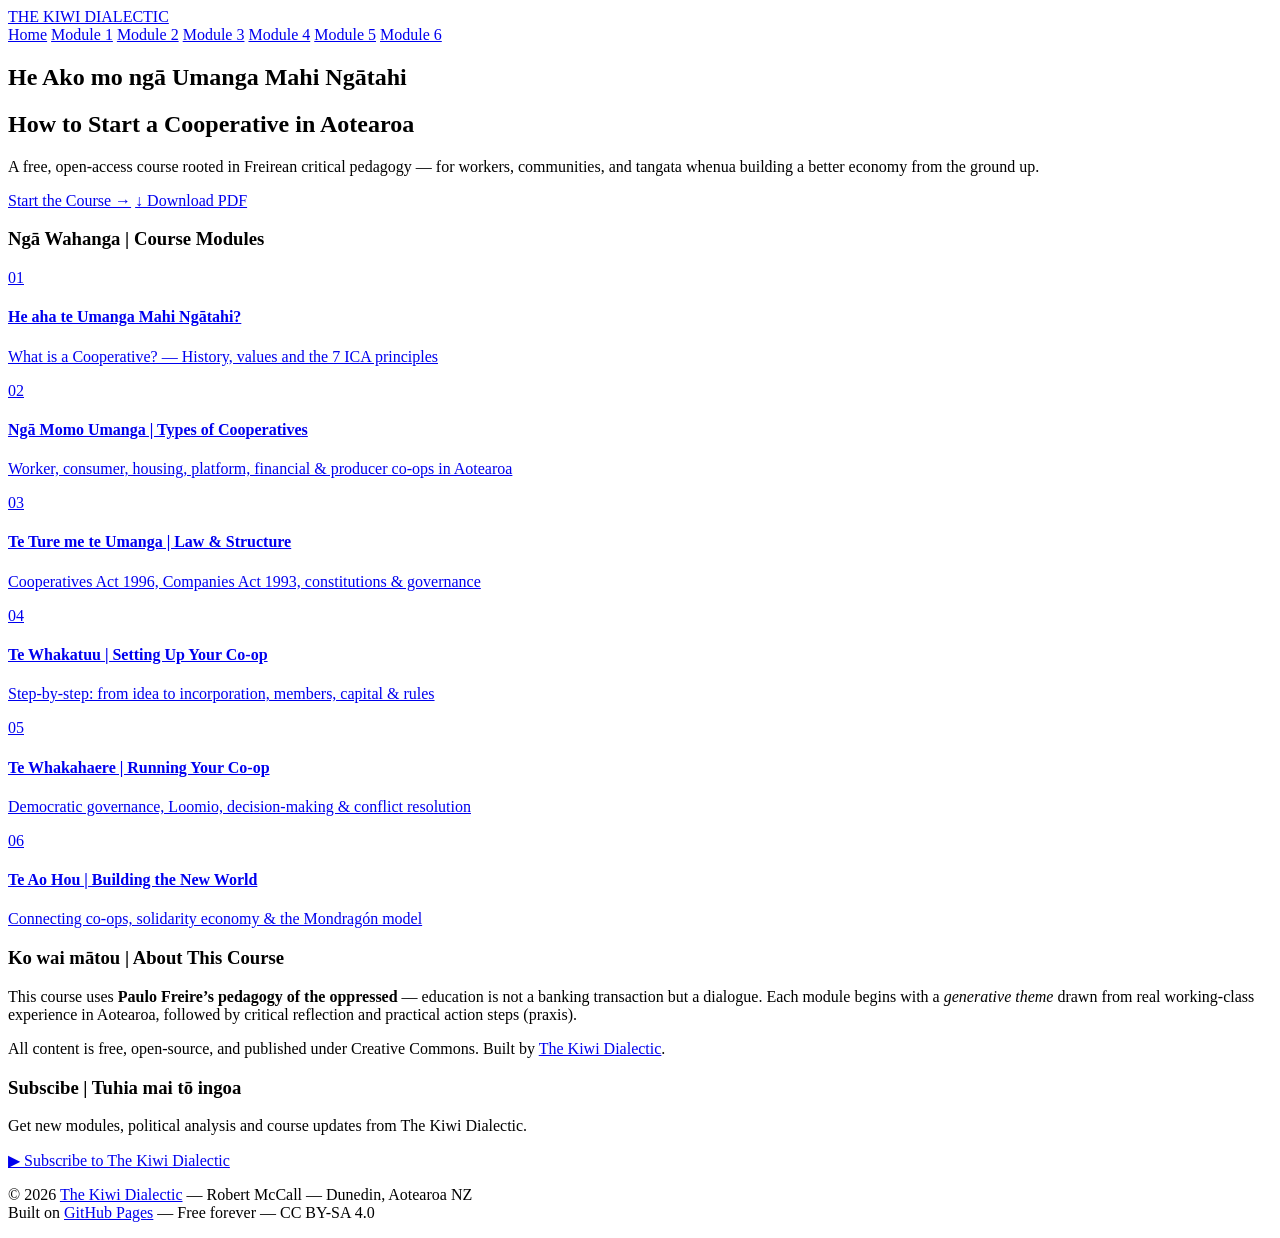
==== index.html @ 3143d37c "Add index.html - Course homepage This HTML file outlines a course on starting a cooperative in Aotea" ====
<!DOCTYPE html>
<html lang="en">
<head>
<meta charset="UTF-8">
<meta name="viewport" content="width=device-width, initial-scale=1.0">
<title>How to Start a Cooperative in Aotearoa | The Kiwi Dialectic</title>
<link rel="stylesheet" href="style.css">
</head>
<body>
<header>
  <div class="logo"><a href="https://www.kiwidialectic.com" target="_blank">THE KIWI DIALECTIC</a></div>
  <nav>
    <a href="index.html">Home</a>
    <a href="module1.html">Module 1</a>
    <a href="module2.html">Module 2</a>
    <a href="module3.html">Module 3</a>
    <a href="module4.html">Module 4</a>
    <a href="module5.html">Module 5</a>
    <a href="module6.html">Module 6</a>
  </nav>
</header>

<main>
  <section class="hero">
    <h1>He Ako mo ng&#257; Umanga Mahi Ng&#257;tahi</h1>
    <h2>How to Start a Cooperative in Aotearoa</h2>
    <p class="subtitle">A free, open-access course rooted in Freirean critical pedagogy &mdash; for workers, communities, and tangata whenua building a better economy from the ground up.</p>
    <div class="cta-buttons">
      <a href="module1.html" class="btn-primary">Start the Course &rarr;</a>
      <a href="course-all-modules.pdf" class="btn-secondary" download>&#8595; Download PDF</a>
    </div>
  </section>

  <section class="modules-grid">
    <h3>Ng&#257; Wahanga | Course Modules</h3>
    <div class="grid">
      <a href="module1.html" class="card">
        <span class="num">01</span>
        <h4>He aha te Umanga Mahi Ng&#257;tahi?</h4>
        <p>What is a Cooperative? &mdash; History, values and the 7 ICA principles</p>
      </a>
      <a href="module2.html" class="card">
        <span class="num">02</span>
        <h4>Ng&#257; Momo Umanga | Types of Cooperatives</h4>
        <p>Worker, consumer, housing, platform, financial &amp; producer co-ops in Aotearoa</p>
      </a>
      <a href="module3.html" class="card">
        <span class="num">03</span>
        <h4>Te Ture me te Umanga | Law &amp; Structure</h4>
        <p>Cooperatives Act 1996, Companies Act 1993, constitutions &amp; governance</p>
      </a>
      <a href="module4.html" class="card">
        <span class="num">04</span>
        <h4>Te Whakatuu | Setting Up Your Co-op</h4>
        <p>Step-by-step: from idea to incorporation, members, capital &amp; rules</p>
      </a>
      <a href="module5.html" class="card">
        <span class="num">05</span>
        <h4>Te Whakahaere | Running Your Co-op</h4>
        <p>Democratic governance, Loomio, decision-making &amp; conflict resolution</p>
      </a>
      <a href="module6.html" class="card">
        <span class="num">06</span>
        <h4>Te Ao Hou | Building the New World</h4>
        <p>Connecting co-ops, solidarity economy &amp; the Mondrag&#243;n model</p>
      </a>
    </div>
  </section>

  <section class="about">
    <h3>Ko wai m&#257;tou | About This Course</h3>
    <p>This course uses <strong>Paulo Freire&rsquo;s pedagogy of the oppressed</strong> &mdash; education is not a banking transaction but a dialogue. Each module begins with a <em>generative theme</em> drawn from real working-class experience in Aotearoa, followed by critical reflection and practical action steps (praxis).</p>
    <p>All content is free, open-source, and published under Creative Commons. Built by <a href="https://www.kiwidialectic.com" target="_blank">The Kiwi Dialectic</a>.</p>
  </section>

  <section class="subscribe">
    <h3>Subscibe | Tuhia mai t&#333; ingoa</h3>
    <p>Get new modules, political analysis and course updates from The Kiwi Dialectic.</p>
    <a href="https://www.kiwidialectic.com/subscribe" class="btn-subscribe" target="_blank">&#9654; Subscribe to The Kiwi Dialectic</a>
  </section>
</main>

<footer>
  <p>&#169; 2026 <a href="https://www.kiwidialectic.com" target="_blank">The Kiwi Dialectic</a> &mdash; Robert McCall &mdash; Dunedin, Aotearoa NZ<br>
  Built on <a href="https://pages.github.com" target="_blank">GitHub Pages</a> &mdash; Free forever &mdash; CC BY-SA 4.0</p>
</footer>
</body>
</html>
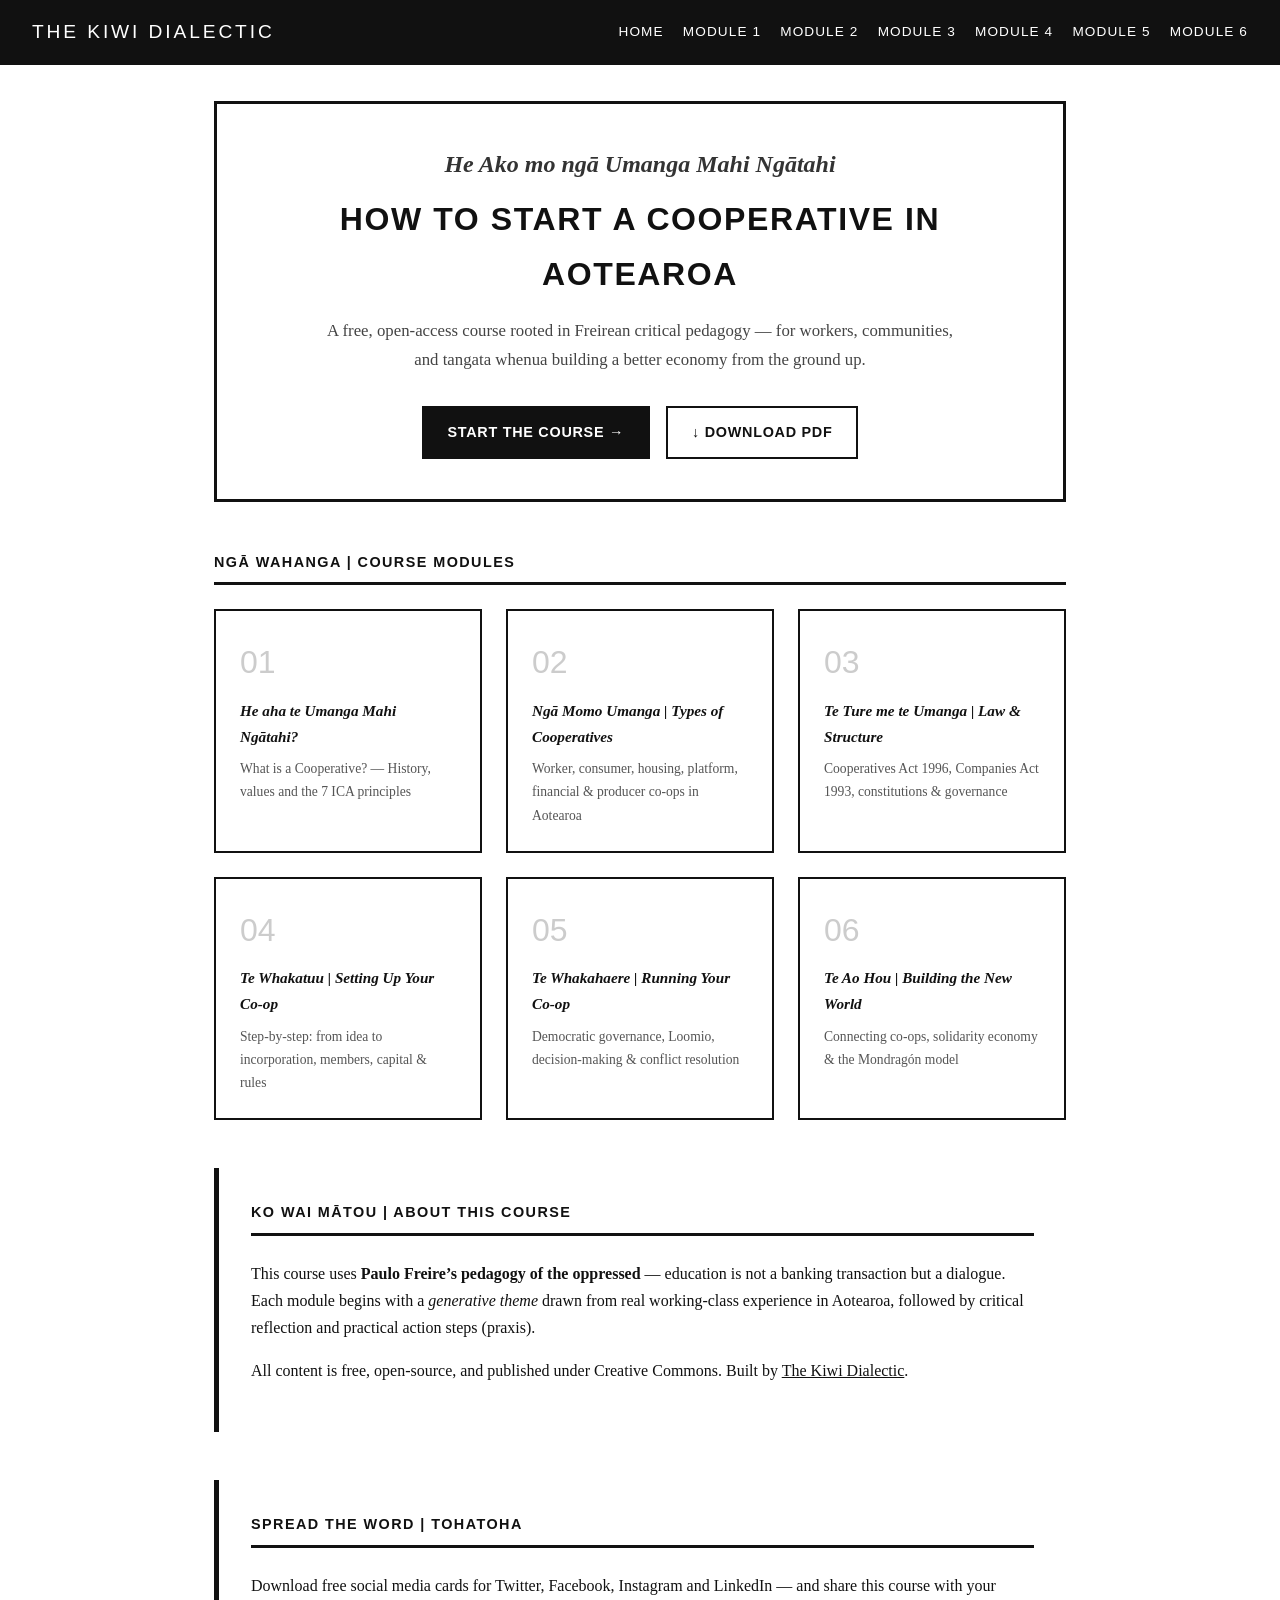
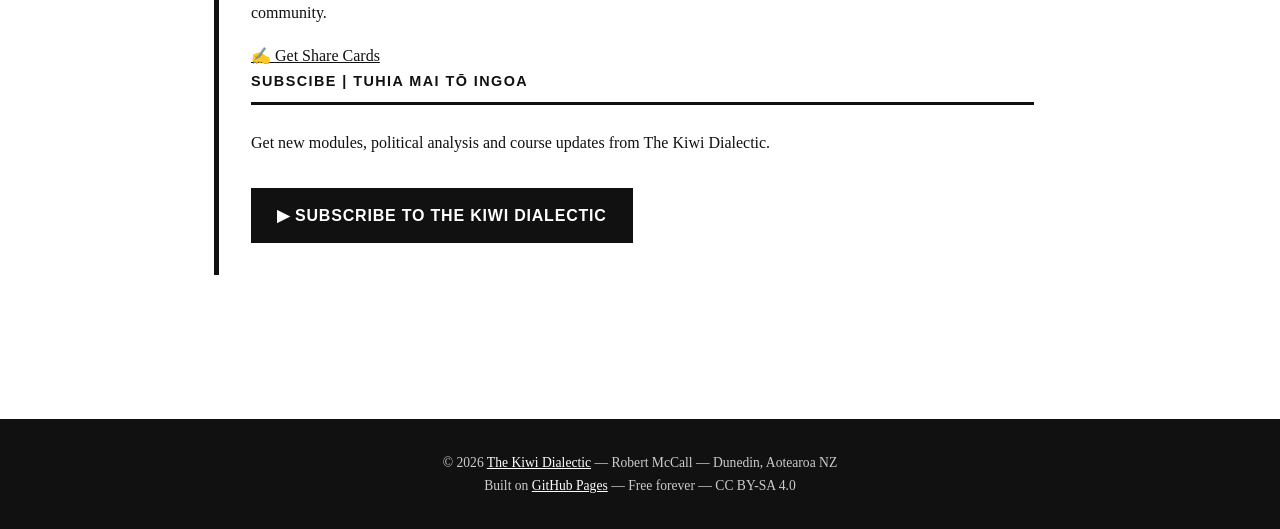
==== commit 1d5ef0ce: "Add share section with memes page link to index.html" ====
--- a/index.html
+++ b/index.html
@@ -74,6 +74,12 @@
   </section>
 
   <section class="subscribe">
+
+        <section class="share">
+      <h3>Spread the Word | Tohatoha</h3>
+      <p>Download free social media cards for Twitter, Facebook, Instagram and LinkedIn &mdash; and share this course with your community.</p>
+      <a href="memes.html" class="btn-sub">&#9997; Get Share Cards</a>
+    </section>
     <h3>Subscibe | Tuhia mai t&#333; ingoa</h3>
     <p>Get new modules, political analysis and course updates from The Kiwi Dialectic.</p>
     <a href="https://www.kiwidialectic.com/subscribe" class="btn-subscribe" target="_blank">&#9654; Subscribe to The Kiwi Dialectic</a>
--- a/style.css
+++ b/style.css
@@ -0,0 +1,316 @@
+/* The Kiwi Dialectic - Cooperative Aotearoa Course - Black & White */
+
+* { box-sizing: border-box; margin: 0; padding: 0; }
+
+body {
+  font-family: 'Georgia', serif;
+  background: #ffffff;
+  color: #111111;
+  line-height: 1.7;
+}
+
+header {
+  background: #111111;
+  color: #ffffff;
+  padding: 1rem 2rem;
+  display: flex;
+  align-items: center;
+  justify-content: space-between;
+  flex-wrap: wrap;
+  gap: 1rem;
+  border-bottom: 4px solid #ffffff;
+}
+
+header .logo a {
+  color: #ffffff;
+  text-decoration: none;
+  font-family: 'Arial Black', sans-serif;
+  font-size: 1.2rem;
+  letter-spacing: 0.15em;
+  text-transform: uppercase;
+}
+
+header nav {
+  display: flex;
+  gap: 1.2rem;
+  flex-wrap: wrap;
+}
+
+header nav a {
+  color: #ffffff;
+  text-decoration: none;
+  font-family: sans-serif;
+  font-size: 0.85rem;
+  letter-spacing: 0.08em;
+  text-transform: uppercase;
+  border-bottom: 2px solid transparent;
+  transition: border-color 0.2s;
+}
+
+header nav a:hover { border-color: #ffffff; }
+
+main { max-width: 900px; margin: 0 auto; padding: 2rem 1.5rem; }
+
+.hero {
+  border: 3px solid #111111;
+  padding: 2.5rem;
+  margin-bottom: 3rem;
+  text-align: center;
+}
+
+.hero h1 {
+  font-size: 1.5rem;
+  font-style: italic;
+  margin-bottom: 0.5rem;
+  color: #333;
+}
+
+.hero h2 {
+  font-family: 'Arial Black', sans-serif;
+  font-size: 2rem;
+  text-transform: uppercase;
+  letter-spacing: 0.05em;
+  margin-bottom: 1rem;
+}
+
+.hero .subtitle {
+  font-size: 1.05rem;
+  max-width: 650px;
+  margin: 0 auto 2rem;
+  color: #444;
+}
+
+.cta-buttons { display: flex; gap: 1rem; justify-content: center; flex-wrap: wrap; }
+
+.btn-primary, .btn-secondary, .btn-subscribe {
+  display: inline-block;
+  padding: 0.75rem 1.5rem;
+  text-decoration: none;
+  font-family: sans-serif;
+  font-size: 0.9rem;
+  font-weight: bold;
+  letter-spacing: 0.05em;
+  text-transform: uppercase;
+  transition: background 0.2s, color 0.2s;
+}
+
+.btn-primary {
+  background: #111111;
+  color: #ffffff;
+  border: 2px solid #111111;
+}
+
+.btn-primary:hover { background: #444; }
+
+.btn-secondary {
+  background: #ffffff;
+  color: #111111;
+  border: 2px solid #111111;
+}
+
+.btn-secondary:hover { background: #f0f0f0; }
+
+.btn-subscribe {
+  background: #111111;
+  color: #ffffff;
+  border: 2px solid #111111;
+  font-size: 1rem;
+  margin-top: 1rem;
+}
+
+.btn-subscribe:hover { background: #444; }
+
+.modules-grid h3, .about h3, .subscribe h3 {
+  font-family: 'Arial Black', sans-serif;
+  text-transform: uppercase;
+  letter-spacing: 0.1em;
+  font-size: 0.9rem;
+  border-bottom: 3px solid #111;
+  padding-bottom: 0.5rem;
+  margin-bottom: 1.5rem;
+}
+
+.grid {
+  display: grid;
+  grid-template-columns: repeat(auto-fill, minmax(250px, 1fr));
+  gap: 1.5rem;
+  margin-bottom: 3rem;
+}
+
+.card {
+  display: block;
+  border: 2px solid #111111;
+  padding: 1.5rem;
+  text-decoration: none;
+  color: #111111;
+  transition: background 0.2s;
+}
+
+.card:hover { background: #f5f5f5; }
+
+.card .num {
+  display: block;
+  font-family: 'Arial Black', sans-serif;
+  font-size: 2rem;
+  color: #cccccc;
+  margin-bottom: 0.5rem;
+}
+
+.card h4 {
+  font-size: 0.95rem;
+  margin-bottom: 0.5rem;
+  font-style: italic;
+}
+
+.card p { font-size: 0.85rem; color: #555; }
+
+.about, .subscribe {
+  margin-bottom: 3rem;
+  padding: 2rem;
+  border-left: 5px solid #111;
+}
+
+.about p, .subscribe p { margin-bottom: 1rem; }
+
+a { color: #111; }
+
+/* Module pages */
+.module-header {
+  background: #111;
+  color: #fff;
+  padding: 2rem;
+  margin-bottom: 2rem;
+}
+
+.module-header .module-num {
+  font-family: 'Arial Black', sans-serif;
+  font-size: 0.8rem;
+  letter-spacing: 0.2em;
+  text-transform: uppercase;
+  opacity: 0.7;
+  margin-bottom: 0.5rem;
+}
+
+.module-header h1 {
+  font-size: 1.8rem;
+  font-family: 'Arial Black', sans-serif;
+  text-transform: uppercase;
+  letter-spacing: 0.05em;
+}
+
+.module-header h2 {
+  font-style: italic;
+  font-size: 1.1rem;
+  opacity: 0.85;
+  margin-top: 0.3rem;
+}
+
+.freire-box {
+  background: #f5f5f5;
+  border-left: 5px solid #111;
+  padding: 1.5rem;
+  margin: 2rem 0;
+  font-style: italic;
+}
+
+.freire-box cite {
+  display: block;
+  margin-top: 0.5rem;
+  font-style: normal;
+  font-size: 0.85rem;
+  color: #555;
+}
+
+.section-block { margin: 2rem 0; }
+
+.section-block h3 {
+  font-family: 'Arial Black', sans-serif;
+  text-transform: uppercase;
+  font-size: 0.85rem;
+  letter-spacing: 0.12em;
+  border-bottom: 2px solid #111;
+  padding-bottom: 0.3rem;
+  margin-bottom: 1rem;
+}
+
+.section-block p { margin-bottom: 1rem; }
+
+.section-block ul, .section-block ol {
+  margin-left: 1.5rem;
+  margin-bottom: 1rem;
+}
+
+.section-block li { margin-bottom: 0.4rem; }
+
+.praxis-box {
+  border: 3px solid #111;
+  padding: 1.5rem;
+  margin: 2rem 0;
+}
+
+.praxis-box h4 {
+  font-family: 'Arial Black', sans-serif;
+  text-transform: uppercase;
+  font-size: 0.8rem;
+  letter-spacing: 0.15em;
+  margin-bottom: 1rem;
+}
+
+.sources { margin-top: 3rem; border-top: 2px solid #111; padding-top: 1.5rem; }
+
+.sources h4 {
+  font-family: sans-serif;
+  font-size: 0.8rem;
+  text-transform: uppercase;
+  letter-spacing: 0.1em;
+  margin-bottom: 1rem;
+}
+
+.sources ul { margin-left: 1.5rem; }
+
+.sources li { font-size: 0.85rem; margin-bottom: 0.5rem; }
+
+.sources a { color: #111; }
+
+.module-nav {
+  display: flex;
+  justify-content: space-between;
+  margin-top: 3rem;
+  padding-top: 1.5rem;
+  border-top: 2px solid #111;
+  flex-wrap: wrap;
+  gap: 1rem;
+}
+
+.module-nav a {
+  color: #111;
+  text-decoration: none;
+  font-family: sans-serif;
+  font-size: 0.85rem;
+  font-weight: bold;
+  text-transform: uppercase;
+  letter-spacing: 0.08em;
+  border: 2px solid #111;
+  padding: 0.5rem 1rem;
+}
+
+.module-nav a:hover { background: #111; color: #fff; }
+
+footer {
+  background: #111;
+  color: #ccc;
+  text-align: center;
+  padding: 2rem;
+  font-size: 0.85rem;
+  margin-top: 4rem;
+}
+
+footer a { color: #fff; }
+
+.bilingual { color: #555; font-style: italic; font-size: 0.95em; }
+
+@media (max-width: 600px) {
+  .hero h2 { font-size: 1.4rem; }
+  main { padding: 1rem; }
+  .module-header { padding: 1.5rem 1rem; }
+}
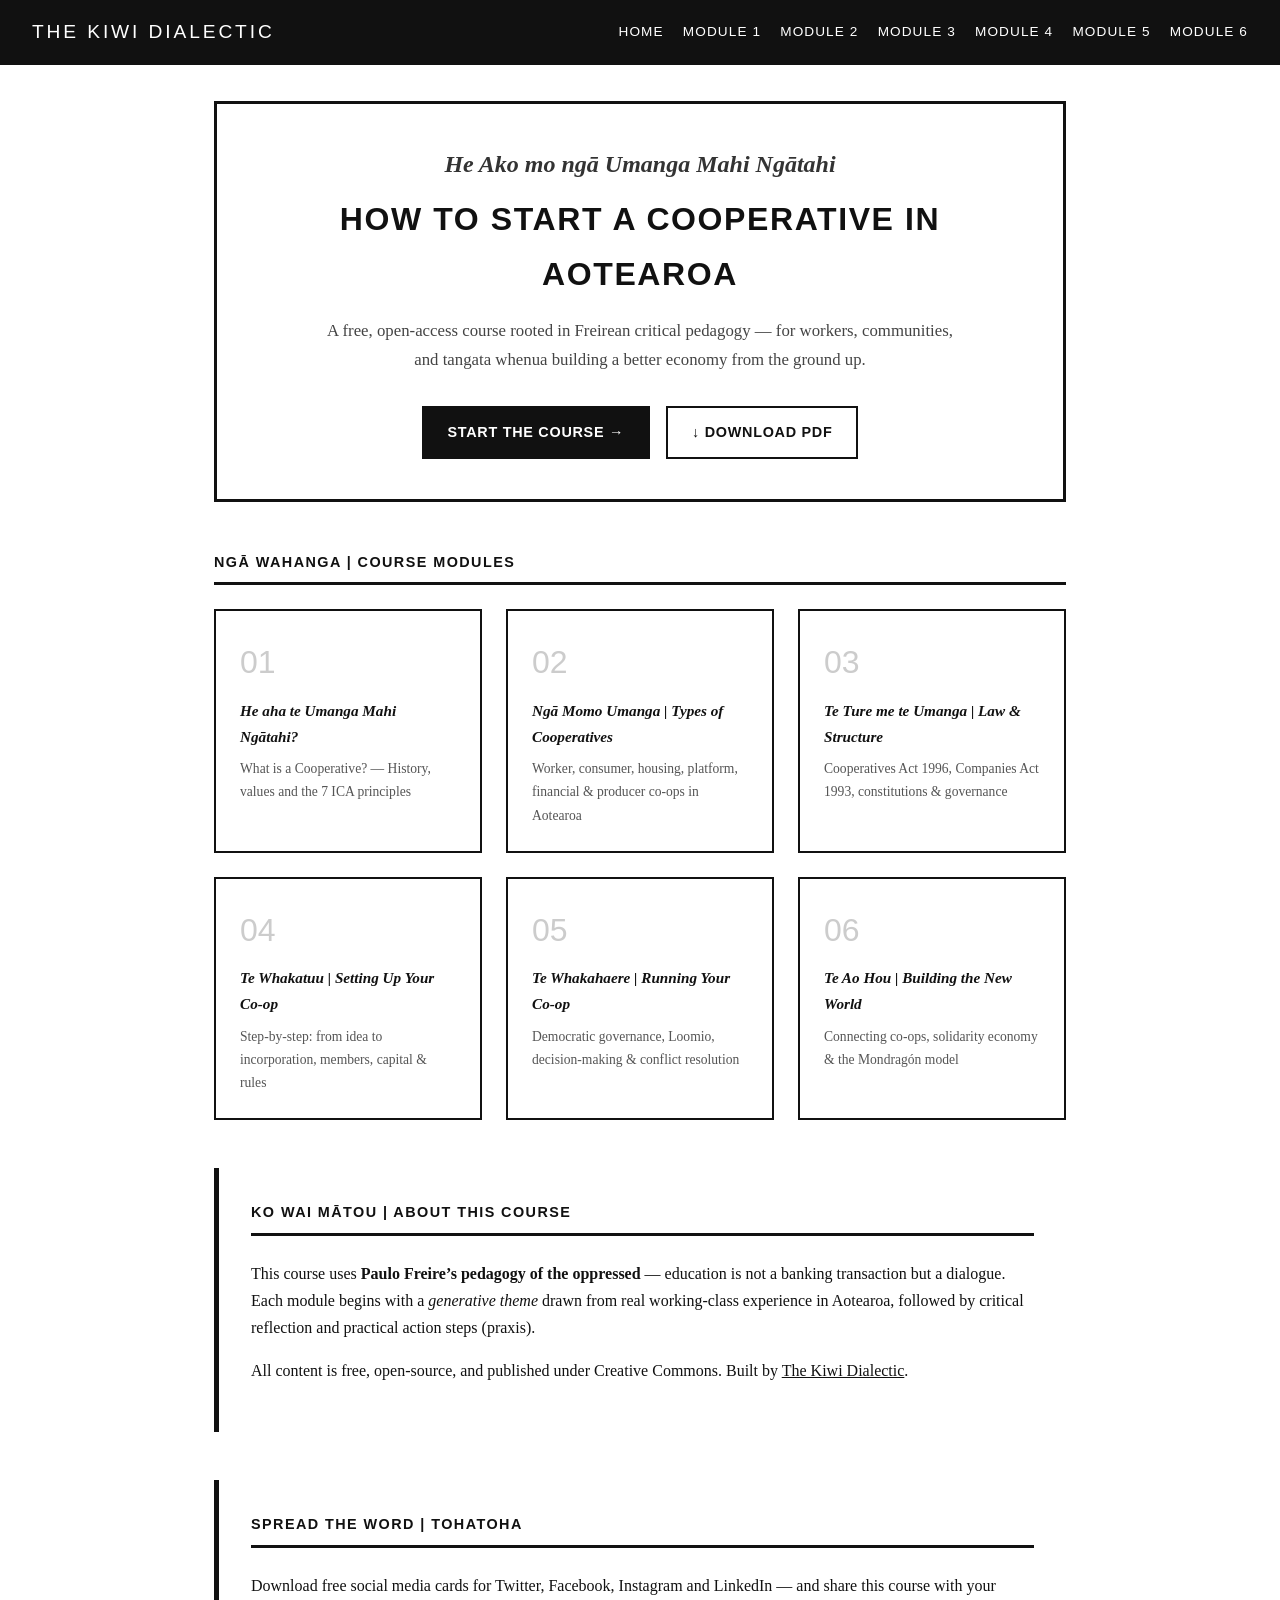
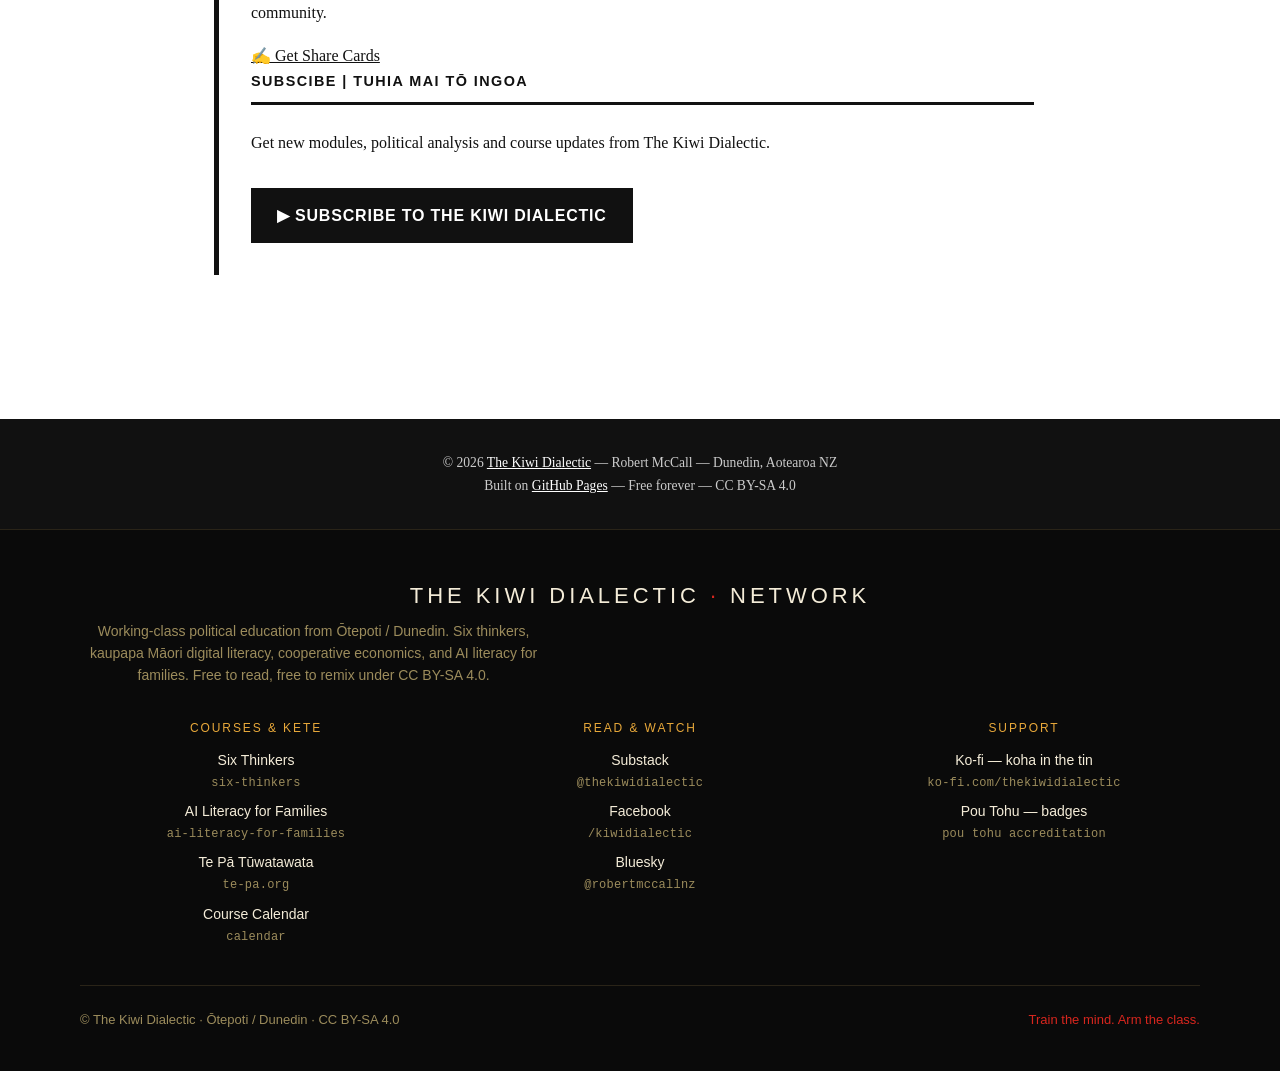
==== commit 0f0288a1: "Add shared Kiwi Dialectic network hub footer Cross-links every hub in the network: - Six Thinkers, A" ====
--- a/index.html
+++ b/index.html
@@ -90,5 +90,64 @@
   <p>&#169; 2026 <a href="https://www.kiwidialectic.com" target="_blank">The Kiwi Dialectic</a> &mdash; Robert McCall &mdash; Dunedin, Aotearoa NZ<br>
   Built on <a href="https://pages.github.com" target="_blank">GitHub Pages</a> &mdash; Free forever &mdash; CC BY-SA 4.0</p>
 </footer>
+
+<style>
+.kd-hub{--kd-bg:#0a0a0a;--kd-bg-2:#121212;--kd-fg:#f4ecd8;--kd-muted:#9c8c5c;--kd-line:#2a2418;--kd-red:#d7261e;--kd-koura:#e8a83a;background:var(--kd-bg);color:var(--kd-fg);border-top:1px solid var(--kd-line);padding:48px 22px 40px;font-family:'Inter',-apple-system,BlinkMacSystemFont,'Helvetica Neue',Arial,sans-serif;font-size:15px;line-height:1.6;margin-top:0}
+footer + .kd-hub, .kd-hub{margin-top:0}
+.kd-hub *{box-sizing:border-box}
+.kd-hub .kd-inner{max-width:1120px;margin:0 auto}
+.kd-hub .kd-brand{font-family:'Bebas Neue','Oswald',sans-serif;letter-spacing:.18em;font-size:22px;color:var(--kd-fg);margin:0 0 6px}
+.kd-hub .kd-brand span{color:var(--kd-red)}
+.kd-hub .kd-tag{color:var(--kd-muted);font-size:14px;margin:0 0 32px;max-width:60ch}
+.kd-hub .kd-grid{display:grid;grid-template-columns:repeat(auto-fit,minmax(220px,1fr));gap:20px 32px;padding-bottom:32px;border-bottom:1px solid var(--kd-line)}
+.kd-hub .kd-col h4{font-family:'Bebas Neue',sans-serif;letter-spacing:.16em;font-size:12px;color:var(--kd-koura);margin:0 0 10px;text-transform:uppercase;font-weight:500}
+.kd-hub .kd-col ul{list-style:none;margin:0;padding:0}
+.kd-hub .kd-col li{margin:0 0 6px}
+.kd-hub .kd-col a{color:var(--kd-fg);text-decoration:none;font-size:14px;border-bottom:1px solid transparent;transition:border-color .15s,color .15s}
+.kd-hub .kd-col a:hover{color:var(--kd-red);border-bottom-color:var(--kd-red)}
+.kd-hub .kd-col a .kd-host{color:var(--kd-muted);font-size:12px;font-family:ui-monospace,SFMono-Regular,Menlo,monospace;display:block;margin-top:2px;letter-spacing:.02em}
+.kd-hub .kd-legal{padding-top:24px;display:flex;justify-content:space-between;flex-wrap:wrap;gap:12px;color:var(--kd-muted);font-size:13px}
+.kd-hub .kd-legal a{color:var(--kd-red);text-decoration:none}
+.kd-hub .kd-legal a:hover{text-decoration:underline}
+@media (max-width:520px){.kd-hub{padding:40px 18px 32px}.kd-hub .kd-grid{gap:22px}}
+</style>
+<footer class="kd-hub" role="contentinfo">
+  <div class="kd-inner">
+    <p class="kd-brand">THE KIWI DIALECTIC <span>·</span> NETWORK</p>
+    <p class="kd-tag">Working-class political education from Ōtepoti / Dunedin. Six thinkers, kaupapa Māori digital literacy, cooperative economics, and AI literacy for families. Free to read, free to remix under CC BY-SA 4.0.</p>
+    <div class="kd-grid">
+      <div class="kd-col">
+        <h4>Courses &amp; Kete</h4>
+        <ul>
+          <li><a href="https://robertmccallnz.github.io/six-thinkers/">Six Thinkers<span class="kd-host">six-thinkers</span></a></li>
+          <li><a href="https://ai-literacy-for-families.vercel.app/">AI Literacy for Families<span class="kd-host">ai-literacy-for-families</span></a></li>
+          <li><a href="https://www.te-pa.org/">Te Pā Tūwatawata<span class="kd-host">te-pa.org</span></a></li>
+          <li><a href="https://robertmccallnz.github.io/kiwidialecticcalendar-/github-calendar-connector.html">Course Calendar<span class="kd-host">calendar</span></a></li>
+        </ul>
+      </div>
+      <div class="kd-col">
+        <h4>Read &amp; Watch</h4>
+        <ul>
+          <li><a href="https://substack.com/@thekiwidialectic">Substack<span class="kd-host">@thekiwidialectic</span></a></li>
+          <li><a href="https://www.facebook.com/kiwidialectic/">Facebook<span class="kd-host">/kiwidialectic</span></a></li>
+          <li><a href="https://bsky.app/profile/robertmccallnz.bsky.social">Bluesky<span class="kd-host">@robertmccallnz</span></a></li>
+        </ul>
+      </div>
+      <div class="kd-col">
+        <h4>Support</h4>
+        <ul>
+          <li><a href="https://ko-fi.com/thekiwidialectic">Ko-fi — koha in the tin<span class="kd-host">ko-fi.com/thekiwidialectic</span></a></li>
+          <li><a href="https://robertmccallnz.github.io/kiwidialecticcalendar-/badges/">Pou Tohu — badges<span class="kd-host">pou tohu accreditation</span></a></li>
+        </ul>
+      </div>
+    </div>
+    <div class="kd-legal">
+      <span>© The Kiwi Dialectic · Ōtepoti / Dunedin · CC BY-SA 4.0</span>
+      <span><a href="https://robertmccallnz.github.io/six-thinkers/">Train the mind. Arm the class.</a></span>
+    </div>
+  </div>
+</footer>
+
+
 </body>
 </html>
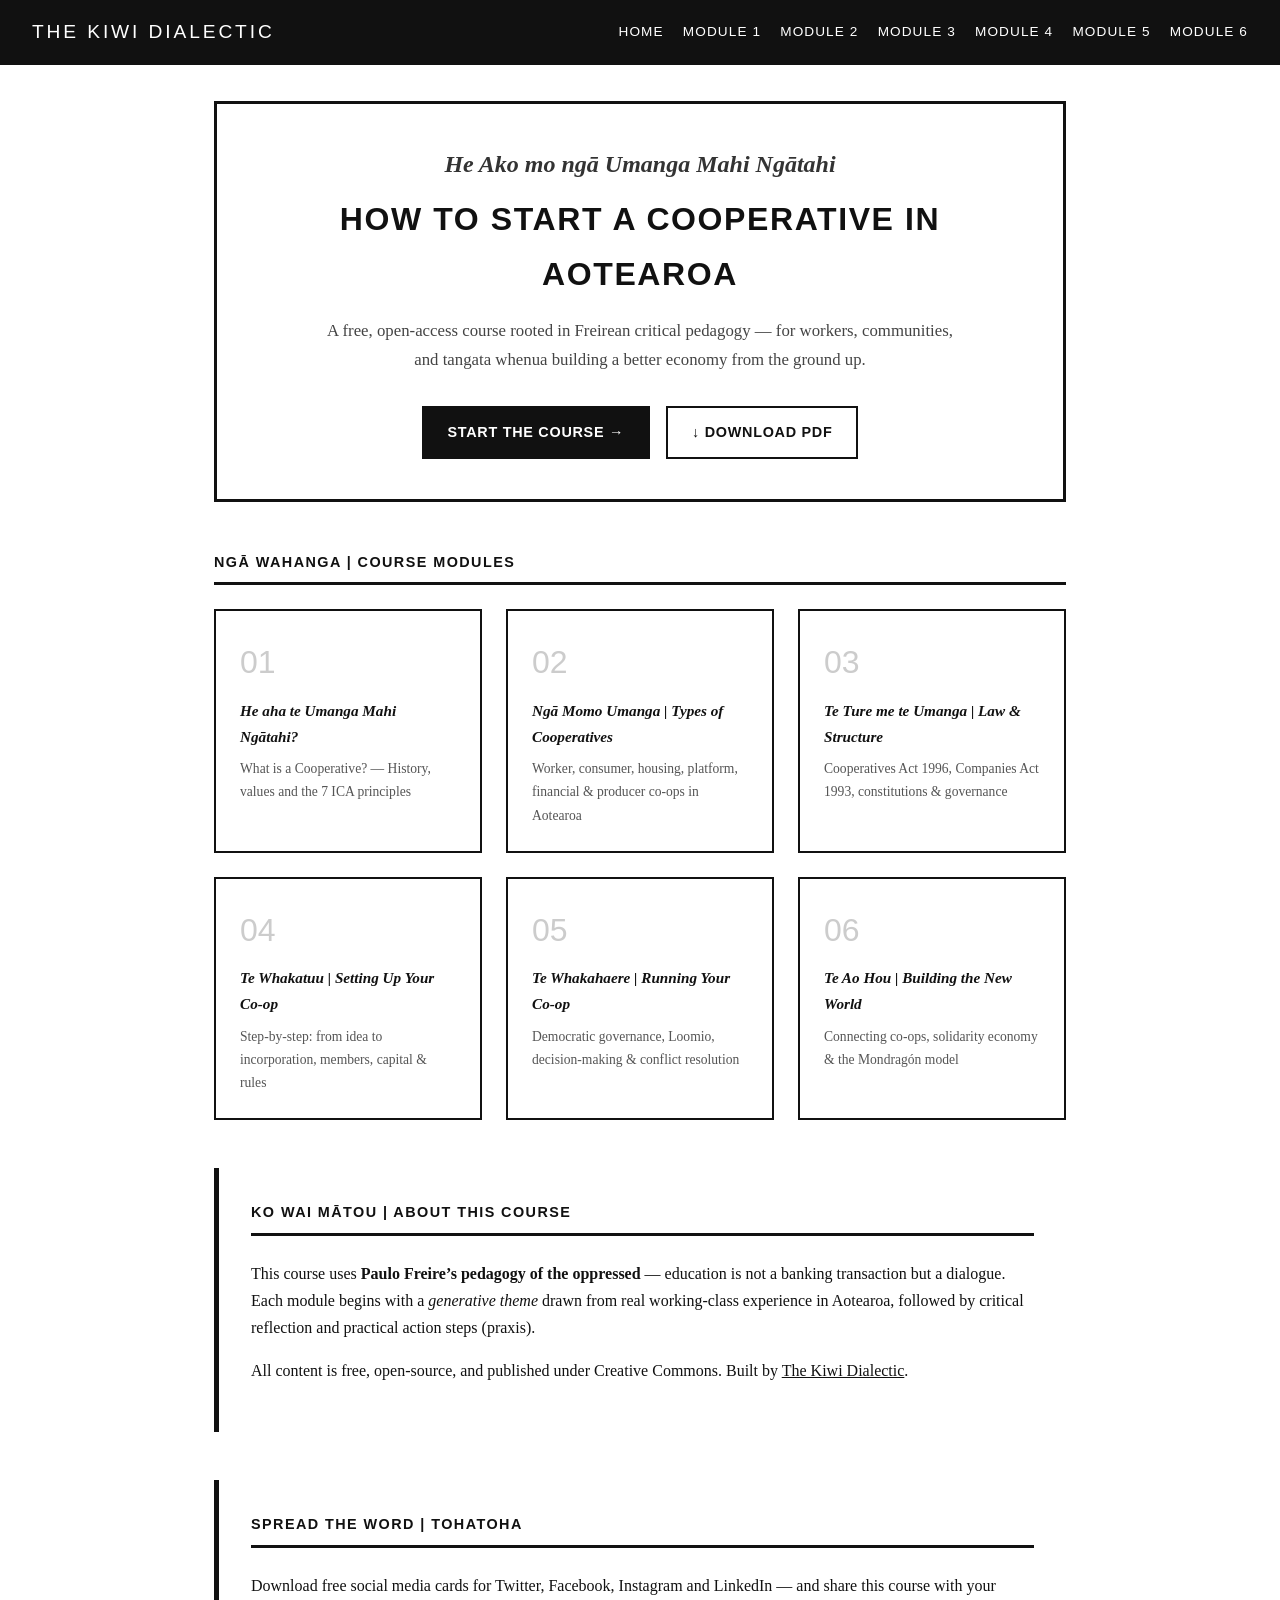
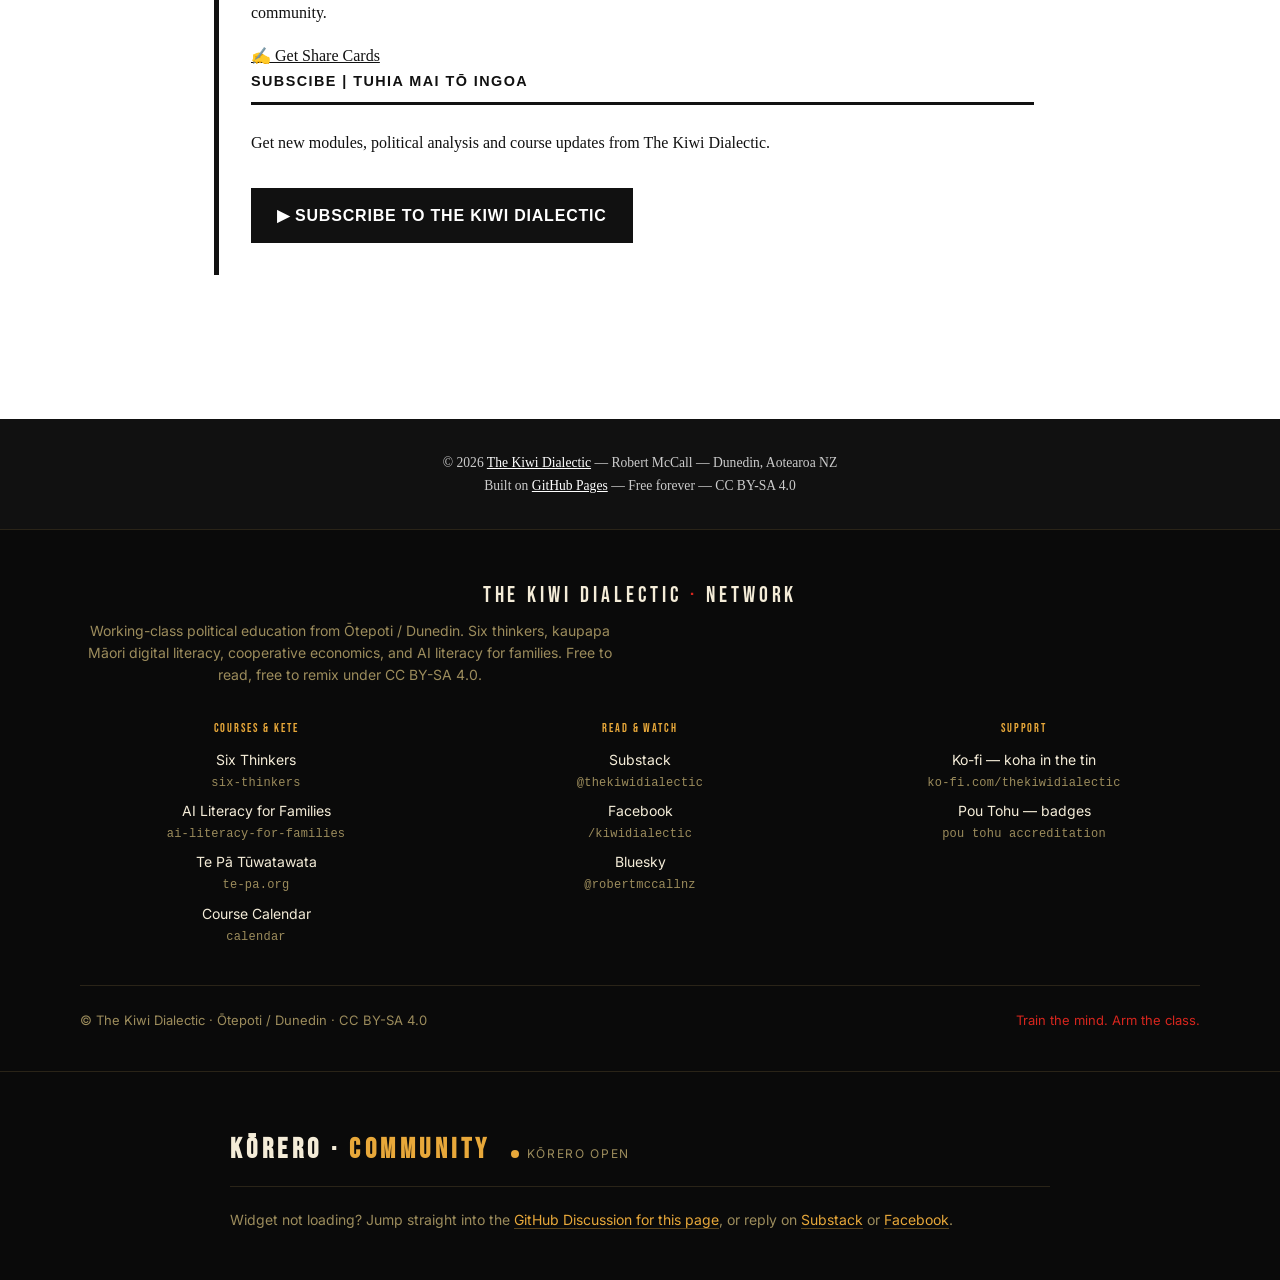
==== commit 88a53cb1: "Add Kōrero (Giscus + GitHub Discussions) community widget - Injected community section on every HTML" ====
--- a/index.html
+++ b/index.html
@@ -5,6 +5,7 @@
 <meta name="viewport" content="width=device-width, initial-scale=1.0">
 <title>How to Start a Cooperative in Aotearoa | The Kiwi Dialectic</title>
 <link rel="stylesheet" href="style.css">
+  <link rel="stylesheet" href="assets/community.css">
 </head>
 <body>
 <header>
@@ -149,5 +150,19 @@
 </footer>
 
 
+
+<section class="kd-community" aria-label="Community discussion">
+  <div class="kc-inner">
+    <div class="kc-head">
+      <h2 class="kc-title">Kōrero · <span>Community</span></h2>
+      <span class="kc-live"><span class="kc-dot"></span><span>Kōrero open</span></span>
+    </div>
+    <p class="kc-lede">Kōrero mai — join the discussion below.</p>
+    <p class="kc-meta">One thread per page. Public GitHub Discussion.</p>
+    <div id="kd-comments"></div>
+    <p class="kc-fallback">Widget not loading? Reply on Substack or Facebook.</p>
+  </div>
+</section>
+<script src="assets/community.js" defer></script>
 </body>
 </html>
--- a/assets/community.css
+++ b/assets/community.css
@@ -0,0 +1,96 @@
+/* Community layer — Giscus (GitHub Discussions) + privacy-first indicator
+   Matches Kiwi Dialectic dark cream palette. */
+@import url('https://fonts.googleapis.com/css2?family=Bebas+Neue&family=Inter:wght@400;500;600;700&display=swap');
+
+.kd-community{
+  --kc-bg:#0a0a0a;
+  --kc-panel:#12100c;
+  --kc-fg:#f4ecd8;
+  --kc-muted:#9c8c5c;
+  --kc-line:#2a2418;
+  --kc-koura:#e8a83a;
+  --kc-red:#d7261e;
+  background:var(--kc-bg);
+  color:var(--kc-fg);
+  border-top:1px solid var(--kc-line);
+  padding:56px 22px 48px;
+  font-family:'Inter',-apple-system,BlinkMacSystemFont,'Helvetica Neue',Arial,sans-serif;
+  font-size:15px;
+  line-height:1.6;
+}
+.kd-community .kc-inner{max-width:820px;margin:0 auto}
+
+.kd-community .kc-head{
+  display:flex;flex-wrap:wrap;align-items:baseline;gap:12px 20px;
+  padding-bottom:14px;margin-bottom:22px;border-bottom:1px solid var(--kc-line);
+}
+.kd-community .kc-title{
+  font-family:'Bebas Neue','Oswald',sans-serif;letter-spacing:.16em;
+  font-size:28px;margin:0;color:var(--kc-fg);
+}
+.kd-community .kc-title span{color:var(--kc-koura)}
+
+.kd-community .kc-live{
+  display:inline-flex;align-items:center;gap:8px;
+  font-size:12px;letter-spacing:.14em;text-transform:uppercase;
+  color:var(--kc-muted);
+}
+.kd-community .kc-live .kc-dot{
+  width:8px;height:8px;border-radius:50%;
+  background:var(--kc-koura);
+  box-shadow:0 0 0 0 rgba(232,168,58,.55);
+  animation:kc-pulse 2.4s cubic-bezier(.4,0,.6,1) infinite;
+}
+@keyframes kc-pulse{
+  0%,100%{transform:scale(1);box-shadow:0 0 0 0 rgba(232,168,58,.55)}
+  50%{transform:scale(1.15);box-shadow:0 0 0 6px rgba(232,168,58,0)}
+}
+@media (prefers-reduced-motion:reduce){
+  .kd-community .kc-live .kc-dot{animation:none}
+}
+
+.kd-community .kc-lede{
+  color:var(--kc-fg);opacity:.88;margin:0 0 8px;max-width:64ch;
+}
+.kd-community .kc-meta{
+  color:var(--kc-muted);font-size:13px;margin:0 0 24px;max-width:64ch;
+}
+.kd-community .kc-lede a,
+.kd-community .kc-meta a,
+.kd-community .kc-fallback a{color:var(--kc-koura);text-decoration:none;border-bottom:1px solid rgba(232,168,58,.35)}
+.kd-community .kc-lede a:hover,
+.kd-community .kc-meta a:hover,
+.kd-community .kc-fallback a:hover{color:var(--kc-red);border-bottom-color:var(--kc-red)}
+
+/* Giscus mount — the widget itself is an iframe, so outer styling
+   controls only the panel frame around it. */
+#kd-comments{
+  background:var(--kc-panel);
+  border:1px solid var(--kc-line);
+  border-radius:6px;
+  padding:18px 16px;
+  min-height:120px;
+}
+#kd-comments .giscus,
+#kd-comments .giscus-frame{
+  width:100%;
+  border:0;
+  color-scheme:dark;
+}
+
+.kd-community .kc-loading{
+  color:var(--kc-muted);font-size:14px;font-style:italic;
+}
+.kd-community .kc-fallback{
+  display:none;color:var(--kc-muted);font-size:14px;margin-top:12px;
+}
+.kd-community.is-broken #kd-comments{display:none}
+.kd-community.is-broken .kc-fallback{display:block}
+.kd-community.is-broken .kc-lede,
+.kd-community.is-broken .kc-meta{display:none}
+
+@media (max-width:520px){
+  .kd-community{padding:44px 16px 36px}
+  .kd-community .kc-title{font-size:22px}
+  #kd-comments{padding:16px 14px}
+}
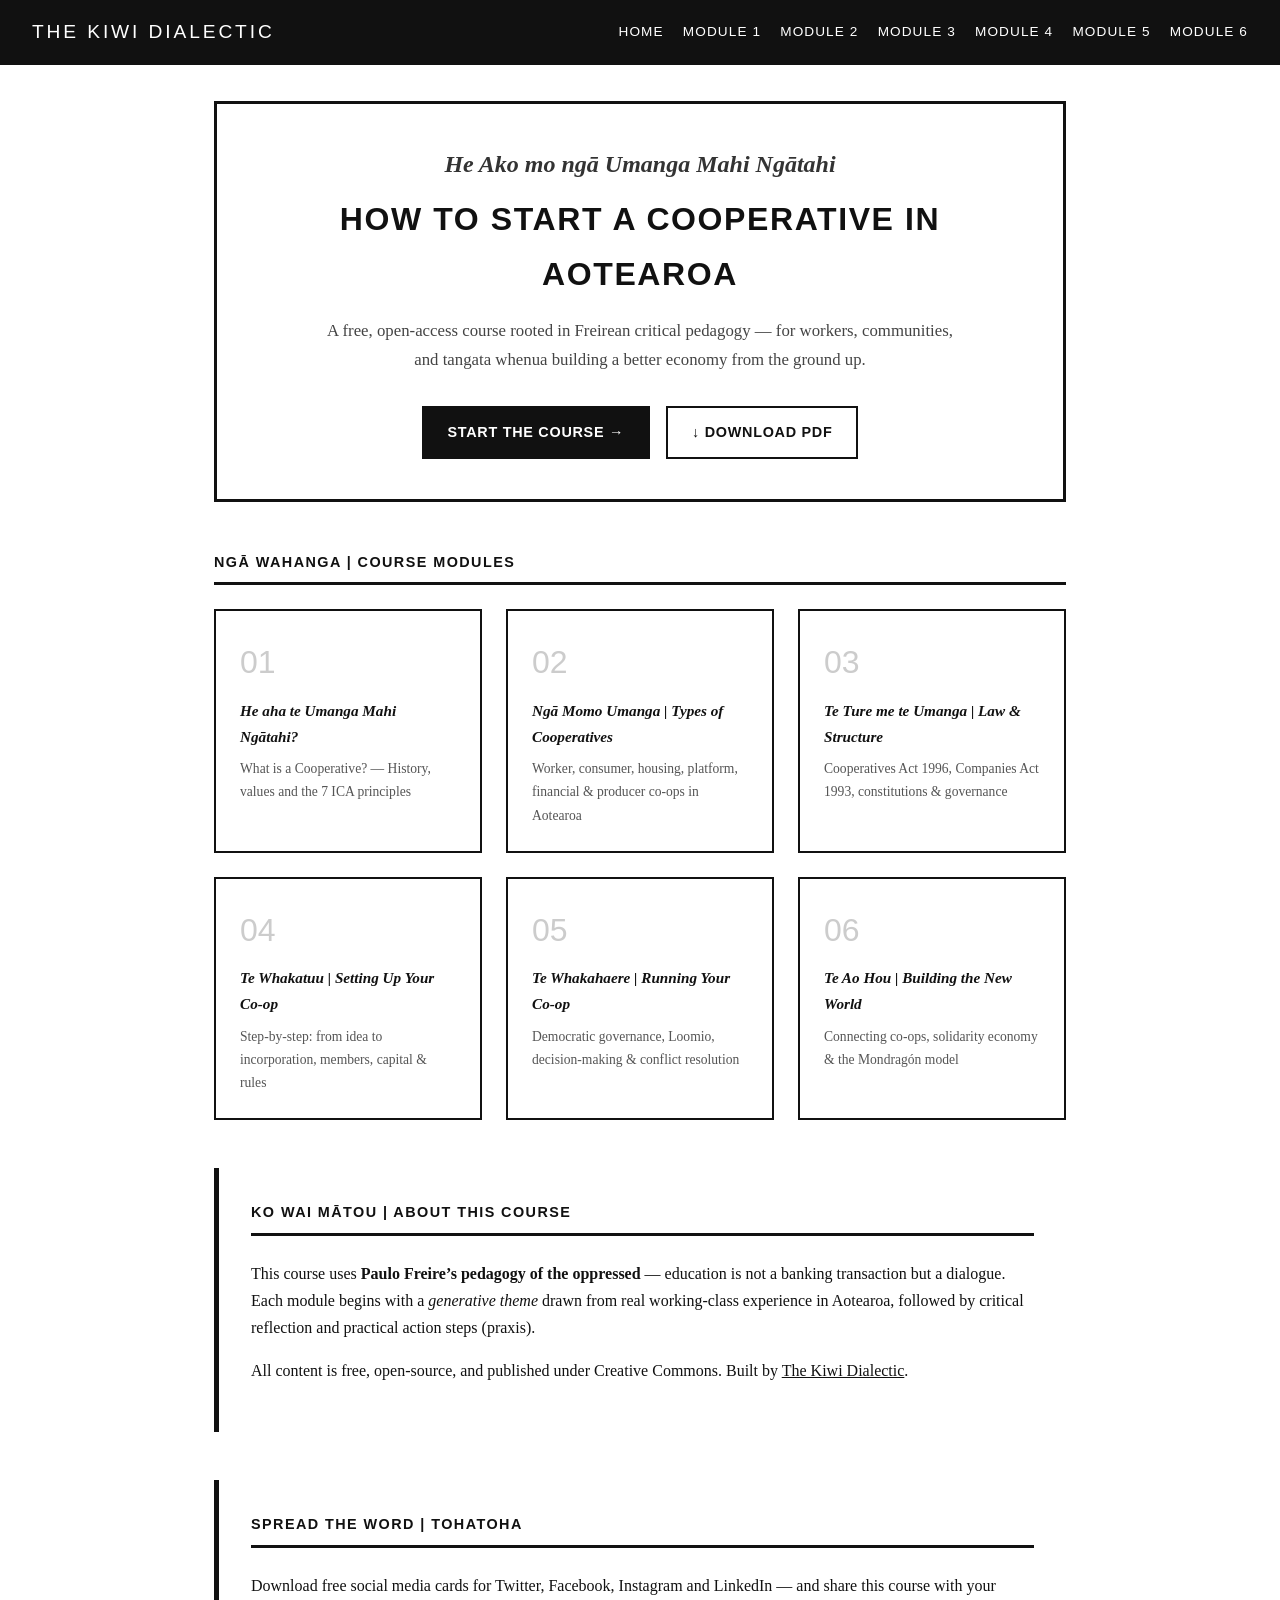
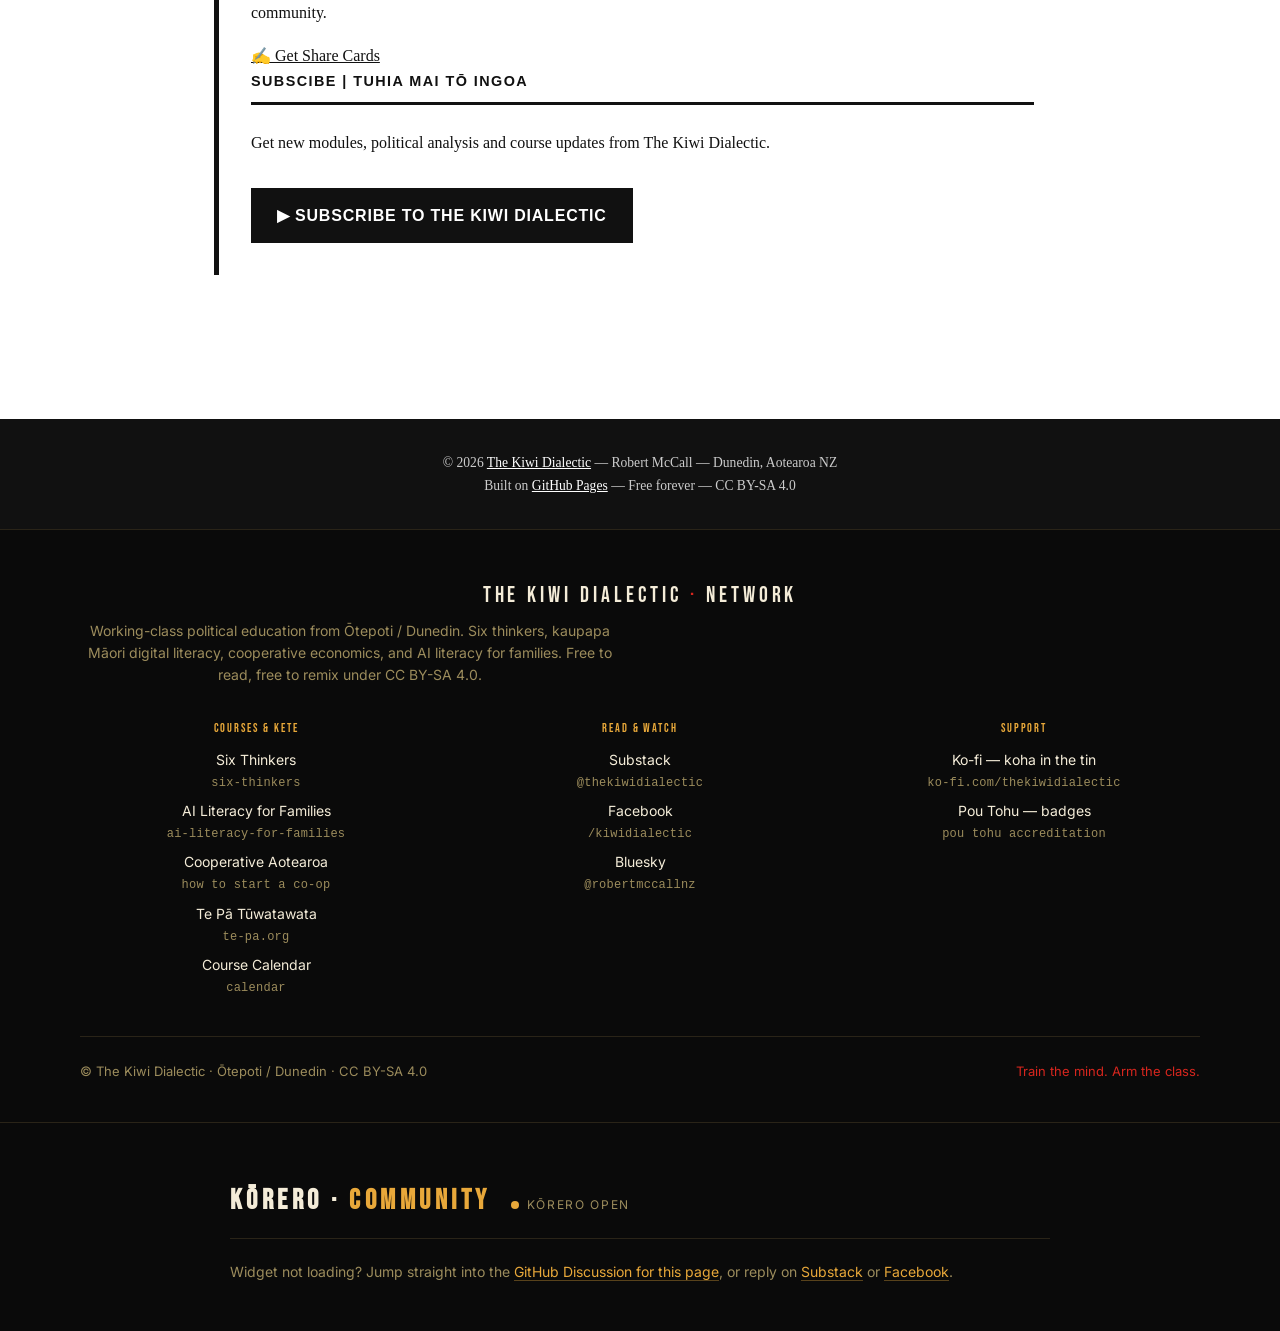
==== commit 496ec3d7: "Add Cooperative Aotearoa to the network footer The 'Courses & Kete' column of the shared THE KIWI DI" ====
--- a/index.html
+++ b/index.html
@@ -122,6 +122,7 @@
         <ul>
           <li><a href="https://robertmccallnz.github.io/six-thinkers/">Six Thinkers<span class="kd-host">six-thinkers</span></a></li>
           <li><a href="https://ai-literacy-for-families.vercel.app/">AI Literacy for Families<span class="kd-host">ai-literacy-for-families</span></a></li>
+          <li><a href="https://robertmccallnz.github.io/cooperative-aotearoa/">Cooperative Aotearoa<span class="kd-host">how to start a co-op</span></a></li>
           <li><a href="https://www.te-pa.org/">Te Pā Tūwatawata<span class="kd-host">te-pa.org</span></a></li>
           <li><a href="https://robertmccallnz.github.io/kiwidialecticcalendar-/github-calendar-connector.html">Course Calendar<span class="kd-host">calendar</span></a></li>
         </ul>
